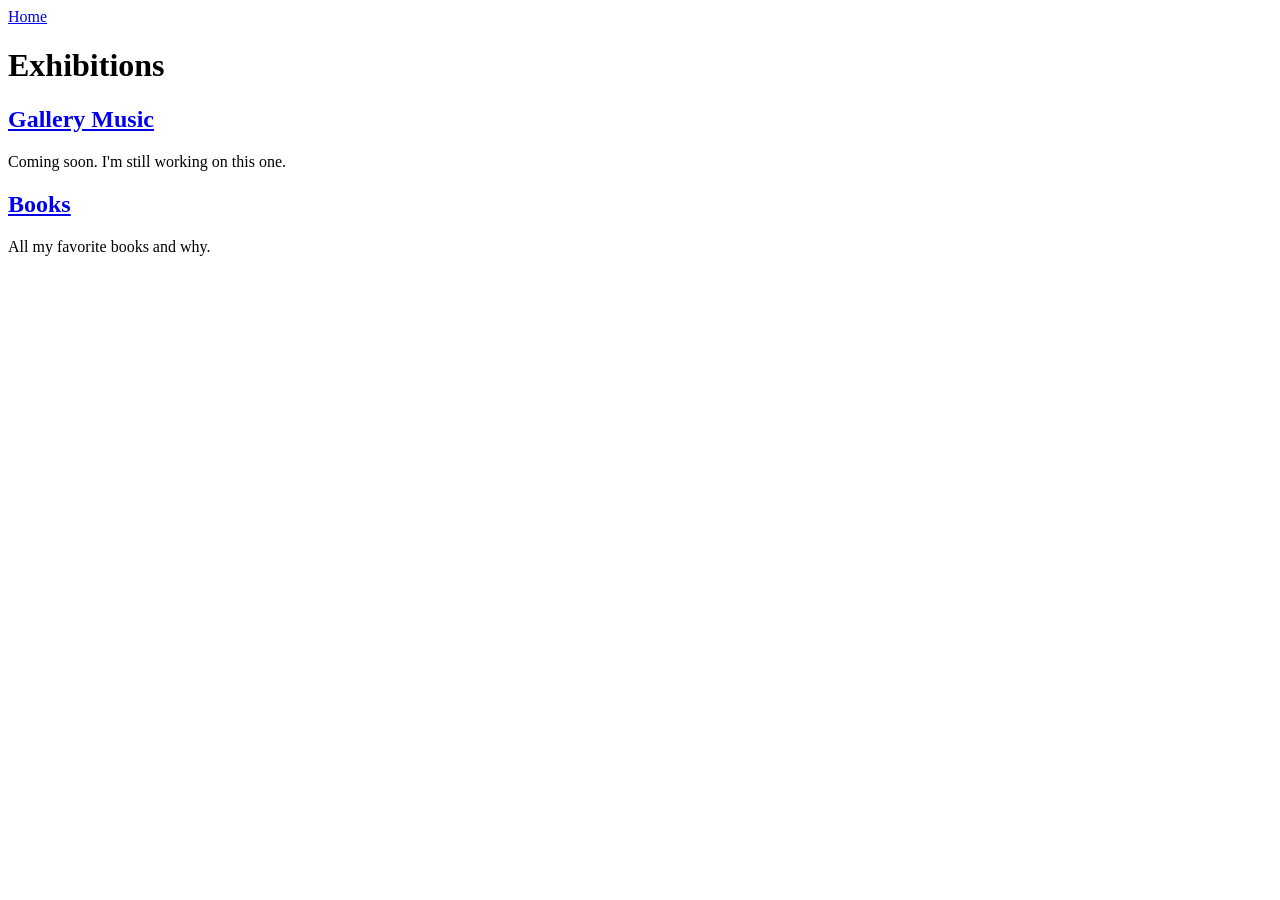
==== exhibitions.html @ 100ea67b "Add exhibitions.html for gallery exhibitions page" ====
<!DOCTYPE html>
<html lang="en">
<head>
  <meta charset="utf-8">
  <meta name="viewport" content="width=device-width, initial-scale=1, viewport-fit=cover">
  <title>Exhibitions · Khlo's Gallery</title>
  <link rel="stylesheet" href="style.css">
</head>
<body class="exhibitions">
  <header class="top">
    <a class="round-btn small" href="index.html">Home</a>
    <h1 class="page-title">Exhibitions</h1>
  </header>
  <main class="wrap">
    <article class="exhibit">
      <a class="banner music" href="#"><h2>Gallery Music</h2></a>
      <p>Coming soon. I'm still working on this one.</p>
    </article>
    <article class="exhibit">
      <a class="banner books" href="#"><h2>Books</h2></a>
      <p>All my favorite books and why.</p>
    </article>
  </main>
</body>
</html>
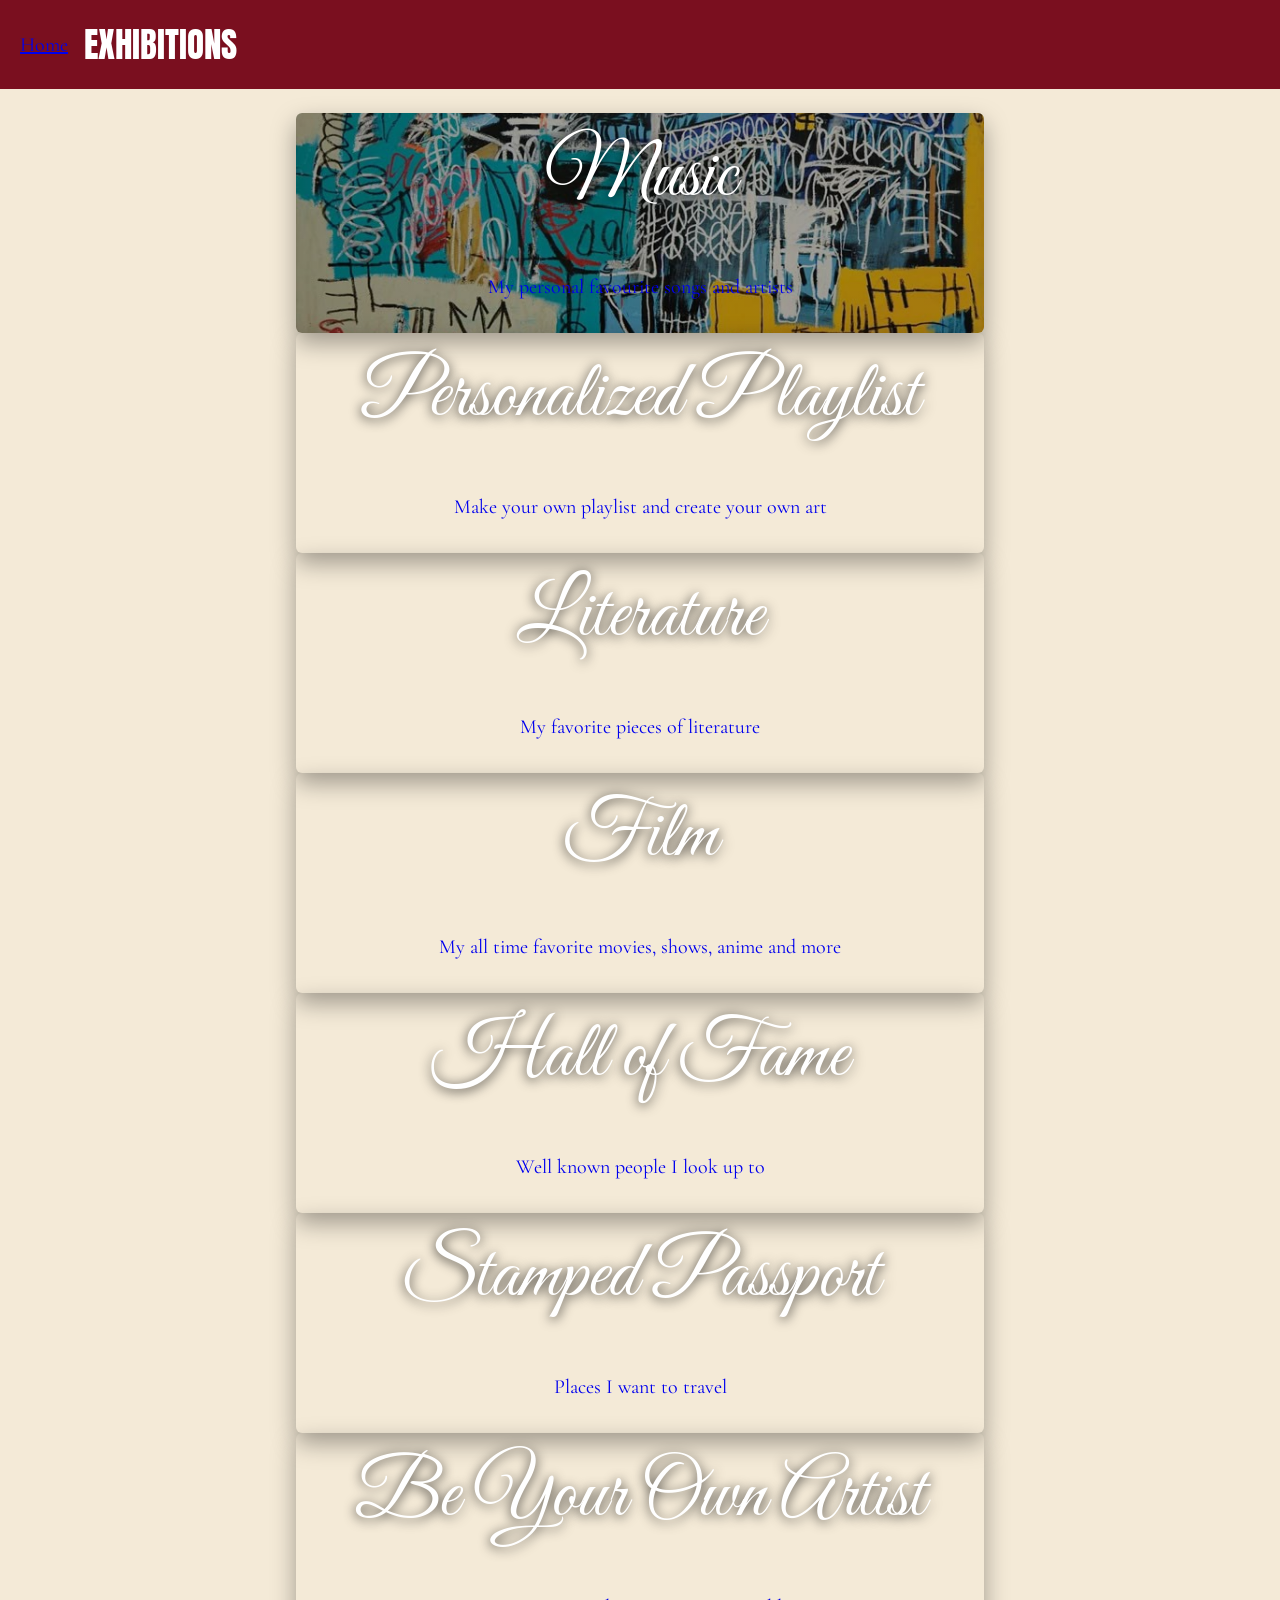
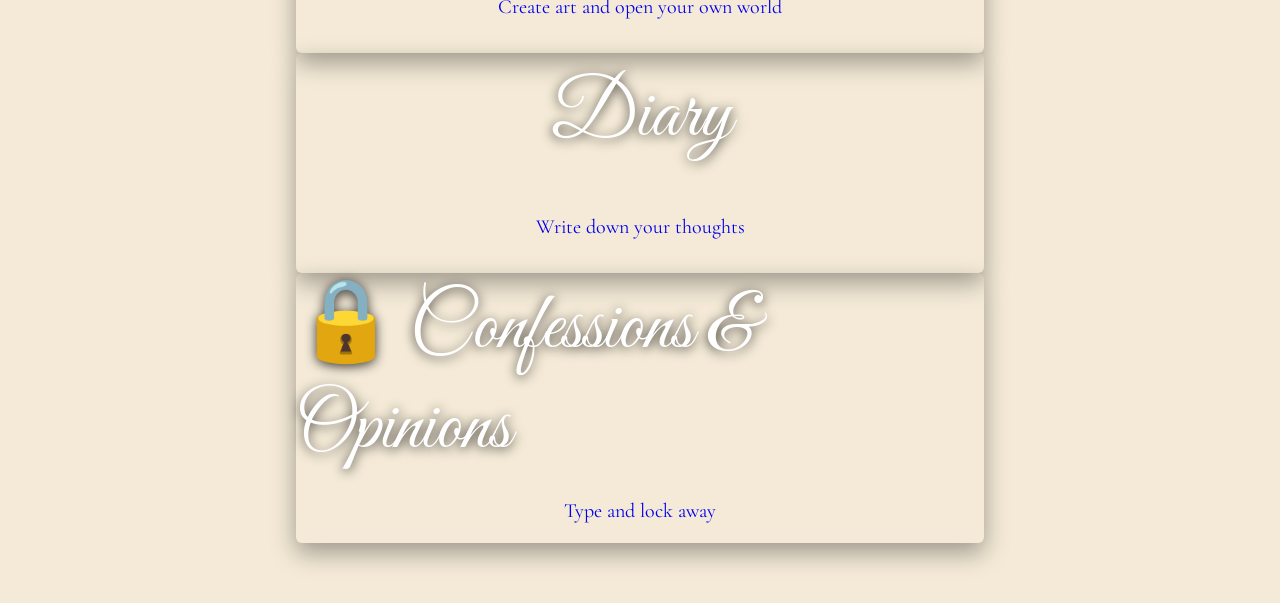
==== commit 52808e91: "Refactor exhibitions page with new content sections" ====
--- a/exhibitions.html
+++ b/exhibitions.html
@@ -8,18 +8,38 @@
 </head>
 <body class="exhibitions">
   <header class="top">
-    <a class="round-btn small" href="index.html">Home</a>
+    <a class="enter-btn small" href="index.html">Home</a>
     <h1 class="page-title">Exhibitions</h1>
   </header>
+
   <main class="wrap">
-    <article class="exhibit">
-      <a class="banner music" href="#"><h2>Gallery Music</h2></a>
-      <p>Coming soon. I'm still working on this one.</p>
-    </article>
-    <article class="exhibit">
-      <a class="banner books" href="#"><h2>Books</h2></a>
-      <p>All my favorite books and why.</p>
-    </article>
+    <a class="banner music" href="music.html">
+      <h2>Music</h2><p>My personal favourite songs and artists</p>
+    </a>
+    <a class="banner playlist" href="playlist.html">
+      <h2>Personalized Playlist</h2><p>Make your own playlist and create your own art</p>
+    </a>
+    <a class="banner literature" href="literature.html">
+      <h2>Literature</h2><p>My favorite pieces of literature</p>
+    </a>
+    <a class="banner film" href="film.html">
+      <h2>Film</h2><p>My all time favorite movies, shows, anime and more</p>
+    </a>
+    <a class="banner fame" href="hall-of-fame.html">
+      <h2>Hall of Fame</h2><p>Well known people I look up to</p>
+    </a>
+    <a class="banner passport" href="passport.html">
+      <h2>Stamped Passport</h2><p>Places I want to travel</p>
+    </a>
+    <a class="banner artist" href="artist.html">
+      <h2>Be Your Own Artist</h2><p>Create art and open your own world</p>
+    </a>
+    <a class="banner diary" href="diary.html">
+      <h2>Diary</h2><p>Write down your thoughts</p>
+    </a>
+    <a class="banner confessions" href="confessions.html">
+      <h2>🔒 Confessions &amp; Opinions</h2><p>Type and lock away</p>
+    </a>
   </main>
 </body>
 </html>
--- a/style.css
+++ b/style.css
@@ -0,0 +1,27 @@
+@import url('https://fonts.googleapis.com/css2?family=Anton&family=Great+Vibes&family=Cormorant+Garamond:wght@500;700&display=swap');
+
+* { box-sizing: border-box; }
+body { margin: 0; min-height: 100vh; font-family: 'Cormorant Garamond', Georgia, serif; font-size: 20px; }
+
+.round-btn { display: grid; place-items: center; width: 120px; height: 120px; border-radius: 50%; background: #7a0f1f; color: #fff; text-decoration: none; font-weight: 700; font-size: 18px; box-shadow: 0 8px 20px rgba(0,0,0,.35); }
+.round-btn.small { width: 72px; height: 72px; font-size: 15px; }
+
+body.home {
+  background:
+    linear-gradient(rgba(255,244,228,.45), rgba(255,244,228,.45)),
+    url('birth-of-venus.jpg') center / cover no-repeat,
+    linear-gradient(160deg, #9fd3cf, #f2dcc0);
+}
+.hero { min-height: 100vh; display: flex; align-items: center; justify-content: space-between; padding: 24px; }
+.title { margin: 0; font-family: 'Anton', Impact, sans-serif; font-weight: 400; text-transform: uppercase; font-size: clamp(3.4rem, 17vw, 9rem); line-height: .95; color: #8b0a1f; }
+
+body.exhibitions { background: #f4ead7; color: #3b1a1a; }
+.top { display: flex; align-items: center; gap: 16px; padding: 18px 20px; background: #7a0f1f; color: #fff; }
+.page-title { margin: 0; font-family: 'Anton', Impact, sans-serif; font-weight: 400; text-transform: uppercase; font-size: 2.2rem; }
+.wrap { max-width: 720px; margin: 0 auto; padding: 24px 16px 60px; }
+.exhibit { margin-bottom: 36px; }
+.banner { display: grid; place-items: center; min-height: 220px; text-decoration: none; border-radius: 6px; box-shadow: 0 10px 24px rgba(0,0,0,.35); background-size: cover; background-position: center; }
+.banner h2 { margin: 0; font-family: 'Great Vibes', cursive; font-weight: 400; font-size: clamp(3rem, 14vw, 5rem); color: #fff; text-shadow: 0 2px 12px rgba(0,0,0,.8); }
+.banner.music { background-image: linear-gradient(rgba(0,0,0,.35), rgba(0,0,0,.35)), url('basquiat.jpg'), linear-gradient(135deg, #111, #f2c500 60%, #d62828); }
+.banner.books { background-image: linear-gradient(rgba(0,0,0,.35), rgba(0,0,0,.35)), url('last-supper.jpg'), linear-gradient(135deg, #3a2a14, #9a7a3a); }
+.exhibit p { margin: 12px 4px 0; font-size: 1.15rem; }
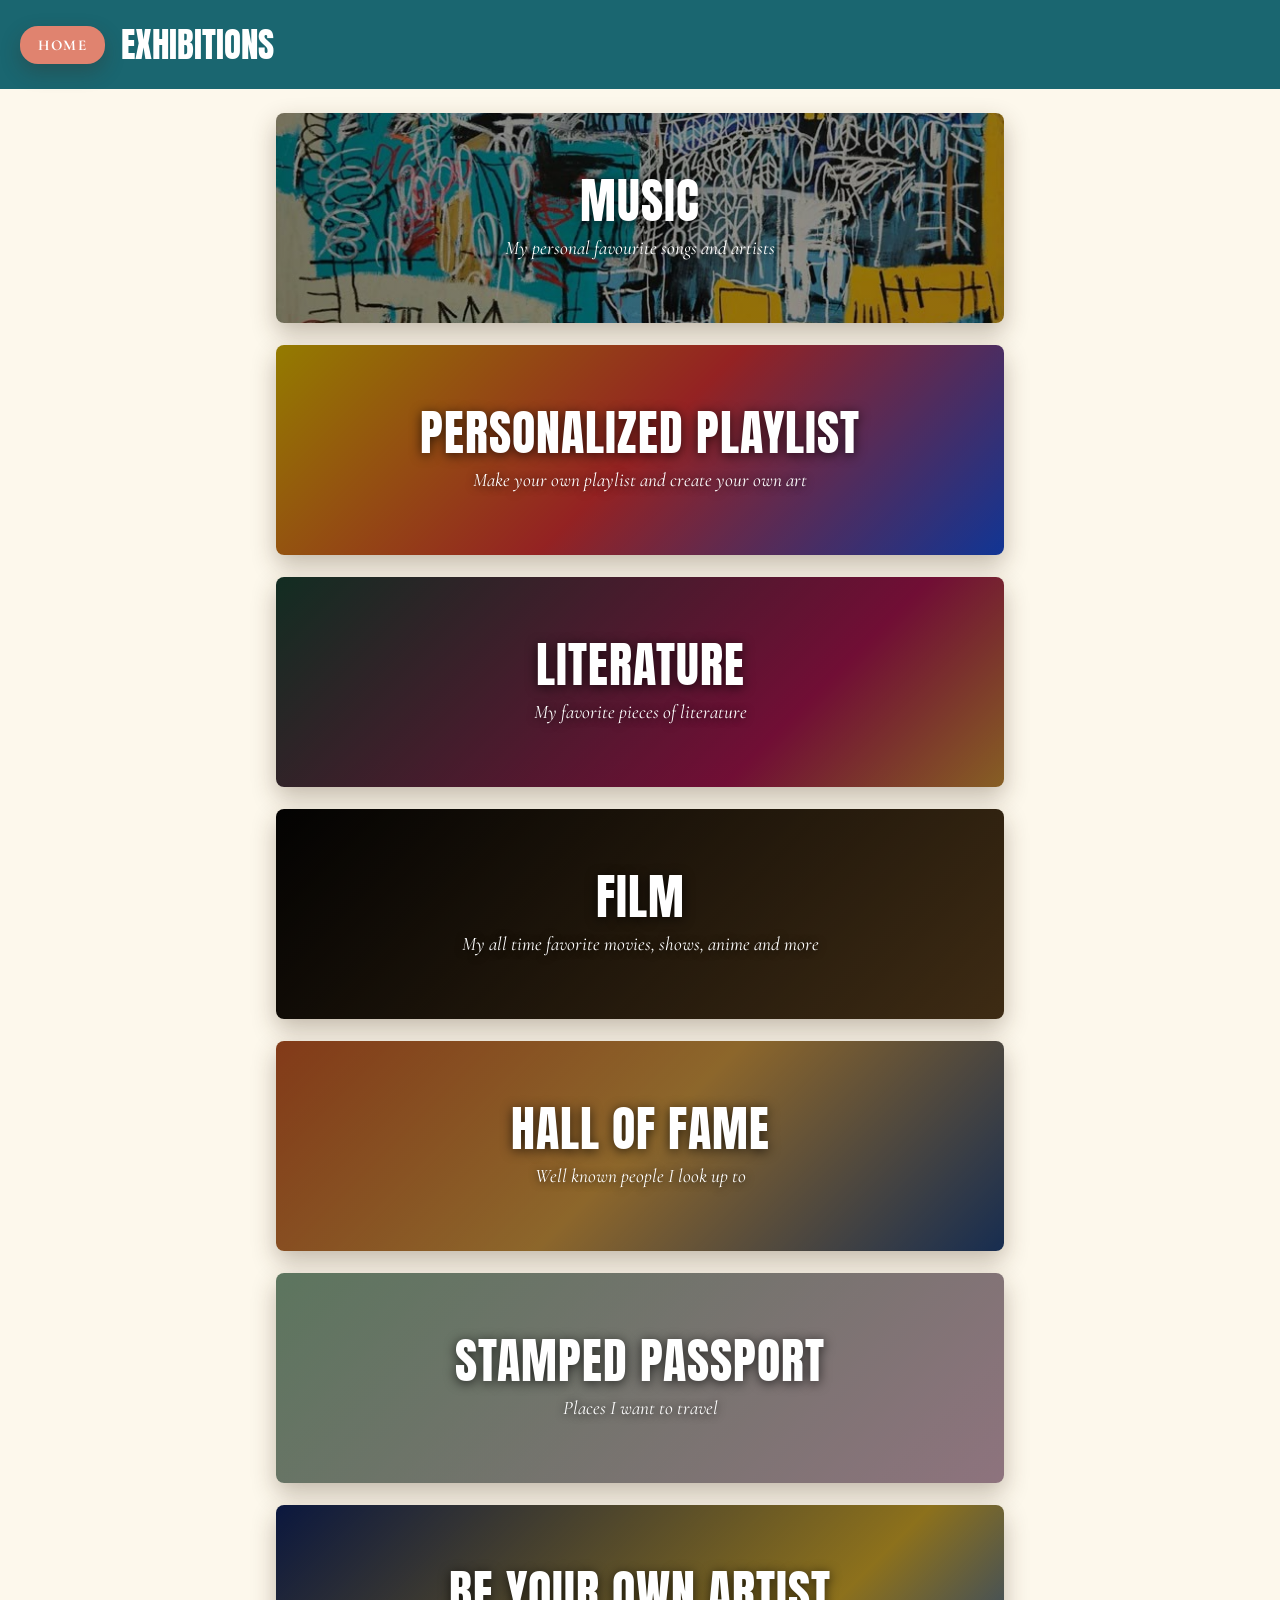
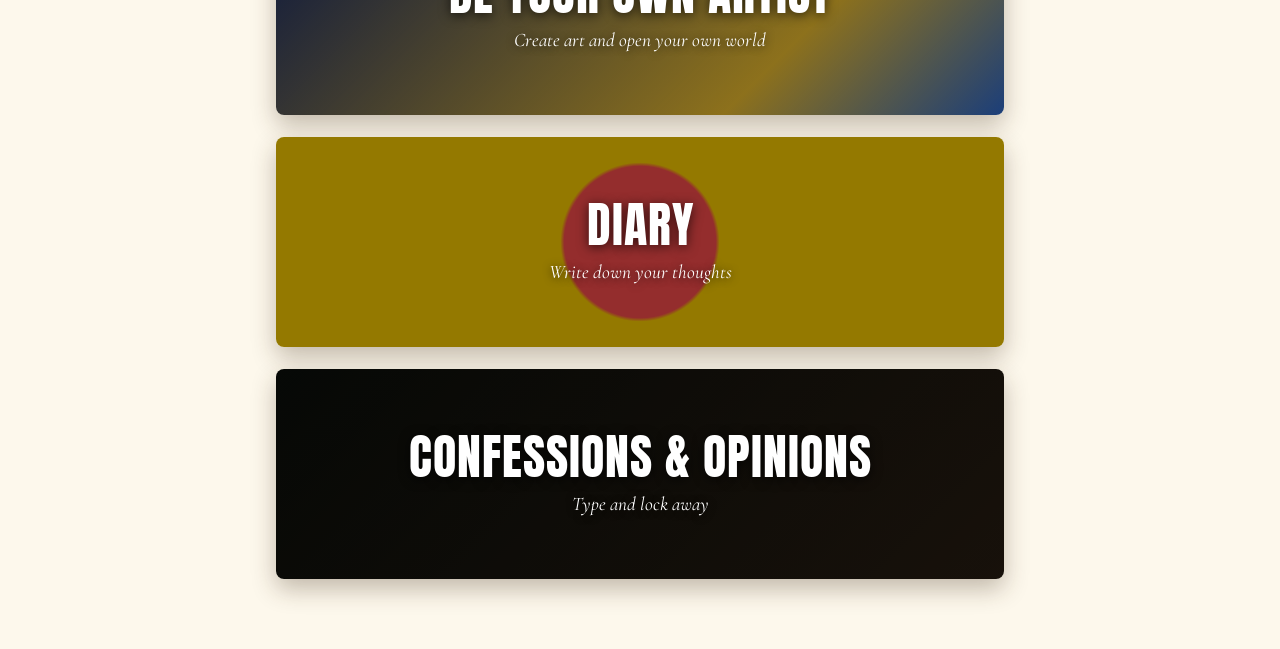
==== commit 35d0335b: "Remove lock emoji from Confessions section" ====
--- a/exhibitions.html
+++ b/exhibitions.html
@@ -38,7 +38,7 @@
       <h2>Diary</h2><p>Write down your thoughts</p>
     </a>
     <a class="banner confessions" href="confessions.html">
-      <h2>🔒 Confessions &amp; Opinions</h2><p>Type and lock away</p>
+      <h2> Confessions &amp; Opinions</h2><p>Type and lock away</p>
     </a>
   </main>
 </body>
--- a/style.css
+++ b/style.css
@@ -1,27 +1,73 @@
-@import url('https://fonts.googleapis.com/css2?family=Anton&family=Great+Vibes&family=Cormorant+Garamond:wght@500;700&display=swap');
+@import url('https://fonts.googleapis.com/css2?family=Anton&family=Cormorant+Garamond:ital,wght@0,500;0,700;1,500&display=swap');
 
 * { box-sizing: border-box; }
-body { margin: 0; min-height: 100vh; font-family: 'Cormorant Garamond', Georgia, serif; font-size: 20px; }
+body { margin: 0; min-height: 100vh; padding-top: env(safe-area-inset-top, 0px); padding-bottom: env(safe-area-inset-bottom, 0px); font-family: 'Cormorant Garamond', Georgia, serif; font-size: 20px; }
 
-.round-btn { display: grid; place-items: center; width: 120px; height: 120px; border-radius: 50%; background: #7a0f1f; color: #fff; text-decoration: none; font-weight: 700; font-size: 18px; box-shadow: 0 8px 20px rgba(0,0,0,.35); }
-.round-btn.small { width: 72px; height: 72px; font-size: 15px; }
+/* Rounded rectangle button */
+.enter-btn {
+  display: inline-block;
+  padding: 16px 30px;
+  border-radius: 18px;
+  background: #e0836f;              /* coral, from Venus's skin and roses */
+  color: #fff;
+  text-decoration: none;
+  font-weight: 700;
+  font-size: 19px;
+  letter-spacing: 1.5px;
+  text-transform: uppercase;
+  box-shadow: 0 8px 20px rgba(60, 40, 30, .3);
+  transition: transform .2s;
+}
+.enter-btn:hover { transform: scale(1.06); }
+.enter-btn.small { padding: 10px 18px; font-size: 15px; }
 
+/* HOME */
 body.home {
   background:
-    linear-gradient(rgba(255,244,228,.45), rgba(255,244,228,.45)),
-    url('birth-of-venus.jpg') center / cover no-repeat,
+    linear-gradient(rgba(255,244,228,.45), rgba(255,244,228,.45)),   /* fade: raise .45 for more */
+    url('birth-of-venus.jpg') center / cover no-repeat fixed,
     linear-gradient(160deg, #9fd3cf, #f2dcc0);
 }
-.hero { min-height: 100vh; display: flex; align-items: center; justify-content: space-between; padding: 24px; }
-.title { margin: 0; font-family: 'Anton', Impact, sans-serif; font-weight: 400; text-transform: uppercase; font-size: clamp(3.4rem, 17vw, 9rem); line-height: .95; color: #8b0a1f; }
+.hero { min-height: 100vh; display: flex; flex-wrap: wrap; align-items: center; justify-content: space-between; gap: 24px; padding: 24px 24px 120px; }
+.title {
+  margin: 0;
+  font-family: 'Anton', Impact, sans-serif;
+  font-weight: 400;
+  text-transform: uppercase;
+  font-size: clamp(3.2rem, 16vw, 9rem);
+  line-height: .95;
+  color: #1a6670;                    /* deep sea teal, from the painting's water */
+  text-shadow: 3px 3px 0 rgba(255, 236, 205, .8);
+}
+.song-player { position: fixed; left: 50%; bottom: 16px; transform: translateX(-50%); width: min(92vw, 380px); z-index: 10; border-radius: 12px; box-shadow: 0 8px 20px rgba(0,0,0,.35); }
+.song-player iframe { display: block; border-radius: 12px; }
 
-body.exhibitions { background: #f4ead7; color: #3b1a1a; }
-.top { display: flex; align-items: center; gap: 16px; padding: 18px 20px; background: #7a0f1f; color: #fff; }
+/* EXHIBITIONS */
+body.exhibitions { background: #fdf8ec; color: #3b2a1a; }   /* cream white */
+.top { display: flex; align-items: center; gap: 16px; padding: 18px 20px; background: #1a6670; color: #fff; }
 .page-title { margin: 0; font-family: 'Anton', Impact, sans-serif; font-weight: 400; text-transform: uppercase; font-size: 2.2rem; }
-.wrap { max-width: 720px; margin: 0 auto; padding: 24px 16px 60px; }
-.exhibit { margin-bottom: 36px; }
-.banner { display: grid; place-items: center; min-height: 220px; text-decoration: none; border-radius: 6px; box-shadow: 0 10px 24px rgba(0,0,0,.35); background-size: cover; background-position: center; }
-.banner h2 { margin: 0; font-family: 'Great Vibes', cursive; font-weight: 400; font-size: clamp(3rem, 14vw, 5rem); color: #fff; text-shadow: 0 2px 12px rgba(0,0,0,.8); }
-.banner.music { background-image: linear-gradient(rgba(0,0,0,.35), rgba(0,0,0,.35)), url('basquiat.jpg'), linear-gradient(135deg, #111, #f2c500 60%, #d62828); }
-.banner.books { background-image: linear-gradient(rgba(0,0,0,.35), rgba(0,0,0,.35)), url('last-supper.jpg'), linear-gradient(135deg, #3a2a14, #9a7a3a); }
-.exhibit p { margin: 12px 4px 0; font-size: 1.15rem; }
+.wrap { max-width: 760px; margin: 0 auto; padding: 24px 16px 70px; display: grid; gap: 22px; }
+
+.banner {
+  display: flex; flex-direction: column; justify-content: center; align-items: center; text-align: center;
+  min-height: 210px; padding: 20px; text-decoration: none; border-radius: 8px;
+  box-shadow: 0 10px 24px rgba(60, 40, 20, .3);
+  background-size: cover; background-position: center;
+  background-image: linear-gradient(rgba(0,0,0,.42), rgba(0,0,0,.42)), var(--img), var(--fb);
+  transition: transform .25s;
+}
+.banner:hover { transform: translateY(-4px); }
+.banner h2 { margin: 0; font-family: 'Anton', Impact, sans-serif; font-weight: 400; text-transform: uppercase; letter-spacing: 1px; font-size: clamp(1.9rem, 8.5vw, 3rem); line-height: 1.05; color: #fff; text-shadow: 0 2px 12px rgba(0,0,0,.7); }
+.banner p { margin: 10px 0 0; font-style: italic; font-size: 1.2rem; color: #fff; text-shadow: 0 1px 8px rgba(0,0,0,.8); }
+
+/* Banner pictures: upload files with these names */
+.music       { --img: url('basquiat.jpg');       --fb: linear-gradient(135deg, #111, #f2c500 60%, #d62828); }
+.playlist    { --img: url('keith-haring.jpg');   --fb: linear-gradient(135deg, #ffd400, #ff3b3b 50%, #1d5bff); }
+.literature  { --img: url('frida-kahlo.jpg');    --fb: linear-gradient(135deg, #1f4d3a, #c2185b 70%, #e8a33d); }
+.film        { --img: url('caravaggio.jpg');     --fb: linear-gradient(135deg, #050403, #6a4a22); }
+.fame        { --img: url('edvard-munch.jpg');   --fb: linear-gradient(135deg, #e0642a, #f2b04a 50%, #274d8a); }
+.passport    { --img: url('yoshitomo-nara.jpg'); --fb: linear-gradient(135deg, #9fc9a2, #f4c6d8); }
+.artist      { --img: url('van-gogh.jpg');       --fb: linear-gradient(135deg, #12286b, #f2c230 70%, #2f6bd1); }
+.diary       { --img: url('yayoi-kusama.jpg');   --fb: radial-gradient(circle, #ff4d4d 20%, #ffd000 21%); }
+.confessions { --img: url('goya.jpg');           --fb: linear-gradient(135deg, #0f140e, #3a2a1a); }
+.confessions { background-image: linear-gradient(rgba(0,0,0,.6), rgba(0,0,0,.6)), var(--img), var(--fb); }  /* darker, for the secrets */
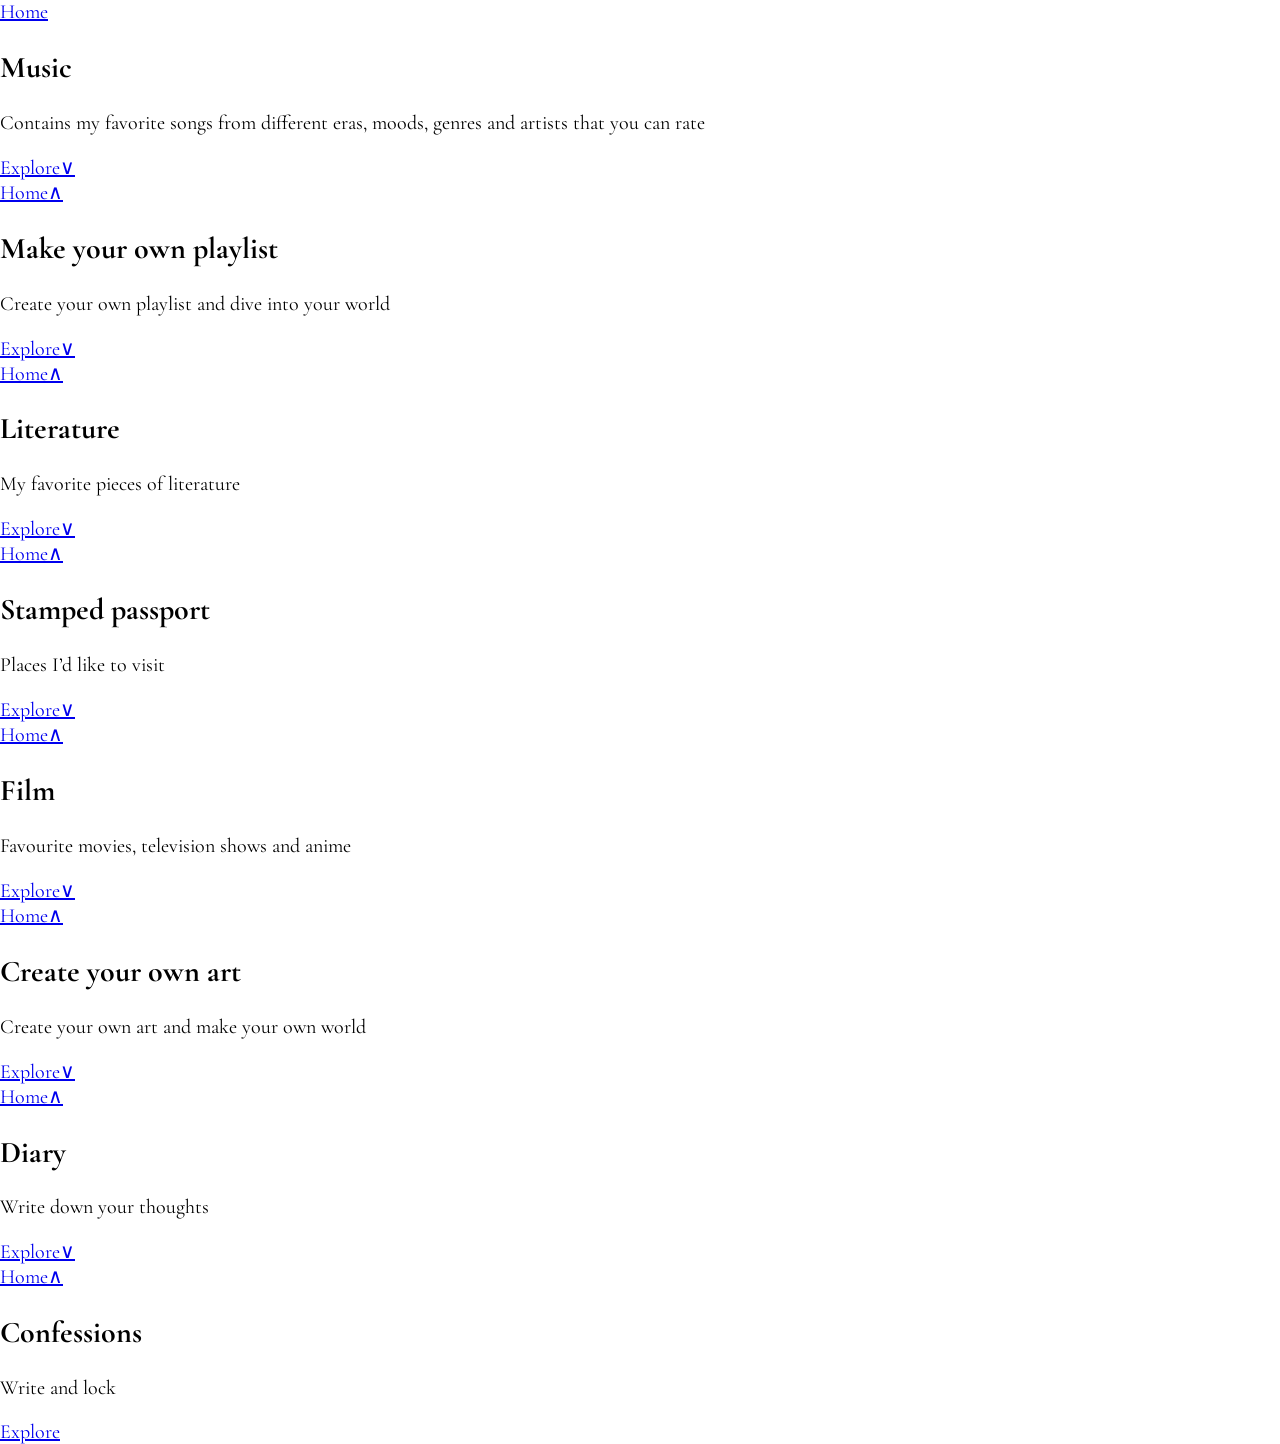
==== commit 43c07d7d: "Refactor exhibitions.html with dynamic content generation Updated the title and modified the structu" ====
--- a/exhibitions.html
+++ b/exhibitions.html
@@ -3,43 +3,34 @@
 <head>
   <meta charset="utf-8">
   <meta name="viewport" content="width=device-width, initial-scale=1, viewport-fit=cover">
-  <title>Exhibitions · Khlo's Gallery</title>
+  <title>Exhibitions · Khlo’s Gallery</title>
   <link rel="stylesheet" href="style.css">
 </head>
-<body class="exhibitions">
-  <header class="top">
-    <a class="enter-btn small" href="index.html">Home</a>
-    <h1 class="page-title">Exhibitions</h1>
-  </header>
+<body class="exh">
+  <main id="list"></main>
 
-  <main class="wrap">
-    <a class="banner music" href="music.html">
-      <h2>Music</h2><p>My personal favourite songs and artists</p>
-    </a>
-    <a class="banner playlist" href="playlist.html">
-      <h2>Personalized Playlist</h2><p>Make your own playlist and create your own art</p>
-    </a>
-    <a class="banner literature" href="literature.html">
-      <h2>Literature</h2><p>My favorite pieces of literature</p>
-    </a>
-    <a class="banner film" href="film.html">
-      <h2>Film</h2><p>My all time favorite movies, shows, anime and more</p>
-    </a>
-    <a class="banner fame" href="hall-of-fame.html">
-      <h2>Hall of Fame</h2><p>Well known people I look up to</p>
-    </a>
-    <a class="banner passport" href="passport.html">
-      <h2>Stamped Passport</h2><p>Places I want to travel</p>
-    </a>
-    <a class="banner artist" href="artist.html">
-      <h2>Be Your Own Artist</h2><p>Create art and open your own world</p>
-    </a>
-    <a class="banner diary" href="diary.html">
-      <h2>Diary</h2><p>Write down your thoughts</p>
-    </a>
-    <a class="banner confessions" href="confessions.html">
-      <h2> Confessions &amp; Opinions</h2><p>Type and lock away</p>
-    </a>
-  </main>
+  <script>
+    // Each exhibition: title, description, link, picture, bg colour, button colour, home-button colour, button text colour, text side (r = right, l = left)
+    var P = [
+      ["Music", "Contains my favorite songs from different eras, moods, genres and artists that you can rate", "music.html", "basquiat.jpg", "#f0b731", "#339ee2", "#b8825a", "#111", "r"],
+      ["Make your own playlist", "Create your own playlist and dive into your world", "playlist.html", "varo.jpg", "#243f4b", "#71885e", "#4e8798", "#111", "l"],
+      ["Literature", "My favorite pieces of literature", "literature.html", "frida.jpg", "#ce95a7", "#f0dcd6", "#b97250", "#111", "r"],
+      ["Stamped passport", "Places I’d like to visit", "passport.html", "nara.jpg", "#cfa58b", "#773930", "#773930", "#fff", "r"],
+      ["Film", "Favourite movies, television shows and anime", "film.html", "caravaggio.jpg", "#382217", "#7e523b", "#7e523b", "#fff", "r"],
+      ["Create your own art", "Create your own art and make your own world", "art.html", "vangogh.jpg", "#385f92", "#a3b19e", "#a3b19e", "#111", "l"],
+      ["Diary", "Write down your thoughts", "diary.html", "kusama.jpg", "#f1a027", "#d76e13", "#d76e13", "#111", "l"],
+      ["Confessions", "Write and lock", "confessions.html", "goya.jpg", "#0d0e07", "#937751", "#937751", "#111", "l"]
+    ];
+    document.getElementById('list').innerHTML = P.map(function (p, i) {
+      return '<section class="p rv ' + p[8] + '" id="p' + i + '" style="--bg:' + p[4] + ';--btn:' + p[5] + ';--hm:' + p[6] + ';--bf:' + p[7] + ';--img:url(\'' + p[3] + '\')">' +
+        '<div class="art"></div><div class="txt">' +
+        '<a class="hm" href="index.html">Home</a>' +
+        (i ? '<a class="ch up" href="#p' + (i - 1) + '" aria-label="Previous">∧</a>' : '') +
+        '<h2>' + p[0] + '</h2><p>' + p[1] + '</p><a class="go" href="' + p[2] + '">Explore</a>' +
+        (i < P.length - 1 ? '<a class="ch dn" href="#p' + (i + 1) + '" aria-label="Next">∨</a>' : '') +
+        '</div></section>';
+    }).join('');
+  </script>
+  <script src="script.js"></script>
 </body>
 </html>
--- a/style.css
+++ b/style.css
@@ -43,7 +43,11 @@
 .song-player iframe { display: block; border-radius: 12px; }
 
 /* EXHIBITIONS */
-body.exhibitions { background: #fdf8ec; color: #3b2a1a; }   /* cream white */
+body.exhibitions { background:  linear-gradient(rgba(253,248,236,.8), rgba(253,248,236,.8)),   /* fade: lower .8 to show more of the picture */
+    url('exhibitions-bg.jpg') center / cover fixed,
+    #fdf8ec;
+  color: #3b2a1a;
+}
 .top { display: flex; align-items: center; gap: 16px; padding: 18px 20px; background: #1a6670; color: #fff; }
 .page-title { margin: 0; font-family: 'Anton', Impact, sans-serif; font-weight: 400; text-transform: uppercase; font-size: 2.2rem; }
 .wrap { max-width: 760px; margin: 0 auto; padding: 24px 16px 70px; display: grid; gap: 22px; }
@@ -58,7 +62,7 @@
 }
 .banner:hover { transform: translateY(-4px); }
 .banner h2 { margin: 0; font-family: 'Anton', Impact, sans-serif; font-weight: 400; text-transform: uppercase; letter-spacing: 1px; font-size: clamp(1.9rem, 8.5vw, 3rem); line-height: 1.05; color: #fff; text-shadow: 0 2px 12px rgba(0,0,0,.7); }
-.banner p { margin: 10px 0 0; font-style: italic; font-size: 1.2rem; color: #fff; text-shadow: 0 1px 8px rgba(0,0,0,.8); }
+.banner p { margin: 10px 0 0; font-family: 'Anton', Impact, sans-serif; font-weight: 400 ;font-style: normal; letter-spacing: 1.5px; text-transform: uppercase: font-size: 1rem; color: #fff; text-shadow: 0 1px 8px rgba(0,0,0,.8); }
 
 /* Banner pictures: upload files with these names */
 .music       { --img: url('basquiat.jpg');       --fb: linear-gradient(135deg, #111, #f2c500 60%, #d62828); }
